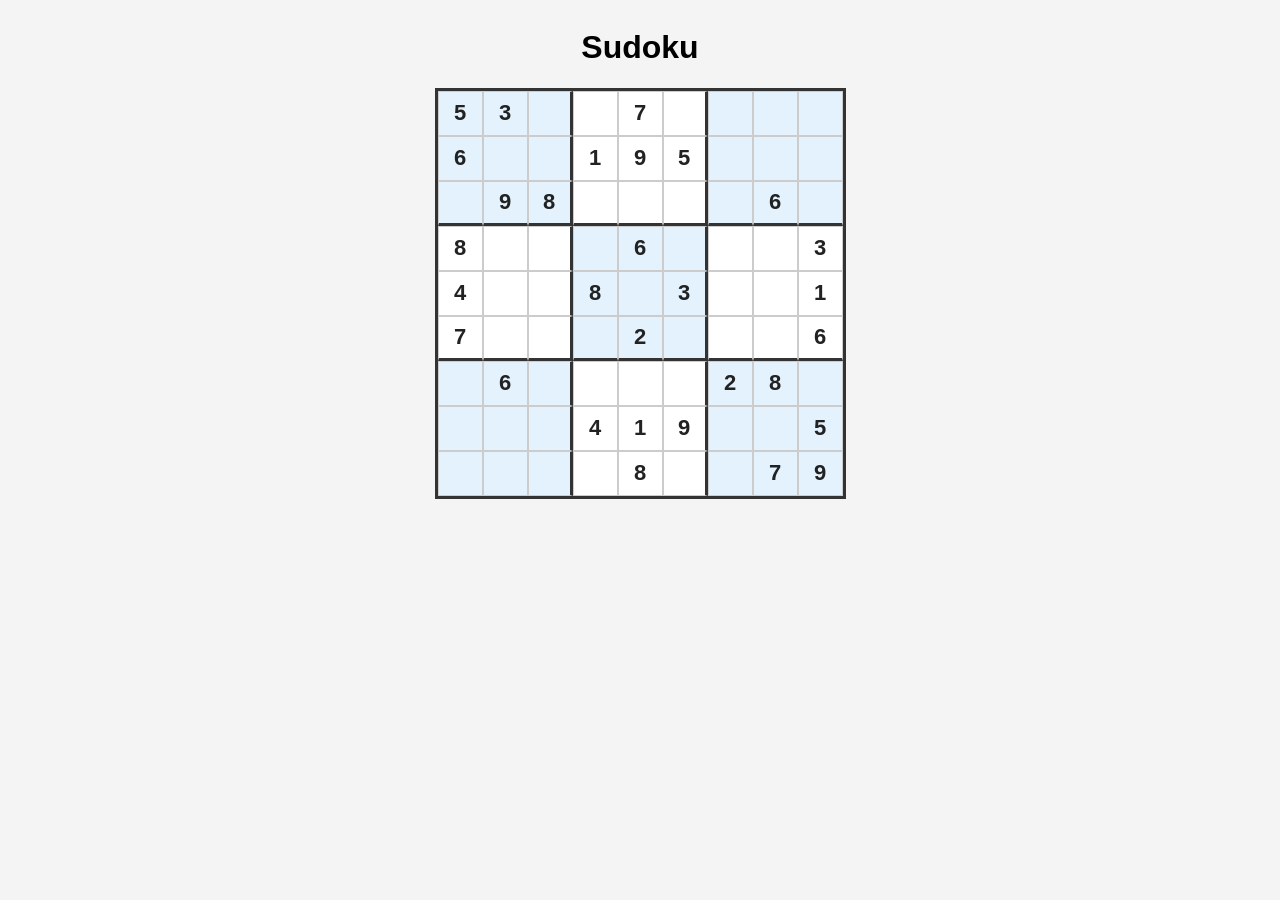
==== index.html @ 1140643b "Add files via upload" ====
<!DOCTYPE html>
<html lang="de">
<head>
  <meta charset="UTF-8">
  <meta name="viewport" content="width=device-width, initial-scale=1.0">
  <title>Mein Sudoku</title>
  <style>
    body {
      font-family: sans-serif;
      display: flex;
      flex-direction: column;
      align-items: center;
      background: #f4f4f4;
    }
    #spielfeld {
      display: grid;
      grid-template-columns: repeat(9, 45px);
      border: 3px solid #333;
    }
    .zelle {
      width: 45px;
      height: 45px;
      text-align: center;
      font-size: 22px;
      border: 1px solid #ccc;
      box-sizing: border-box;
      background: white;
        color: black; 
    }
    .vorgegeben {
  color: #222;
  font-weight: bold;
  cursor: default;
    }
    .blau { background: #e3f2fd; }
    .rand-rechts { border-right: 3px solid #333; }
    .rand-unten  { border-bottom: 3px solid #333; }
    .falsch {
    color: #d32f2f;
    background: #ffebee;
    }
    #meldung {
  font-size: 24px;
  font-weight: bold;
  color: #2e7d32;
  }
  </style>
</head>
<body>
  <h1>Sudoku</h1>
  <div id="spielfeld"></div>
  <p id="meldung"></p>

  <script>
    const raetsel = "530070000600195000098000060800060003400803001700020006060000280000419005000080079";
    const loesung = "534678912672195348198342567859761423426853791713924856961537284287419635345286179";
    const spielfeld = document.getElementById("spielfeld");

    for (let i = 0; i < 81; i++) {
      const zelle = document.createElement("input");
      zelle.className = "zelle";
      zelle.maxLength = 1;
      zelle.inputMode = "numeric";

      const spalte = i % 9;
      const zeile = Math.floor(i / 9);

      if (spalte === 2 || spalte === 5) zelle.classList.add("rand-rechts");
      if (zeile === 2 || zeile === 5) zelle.classList.add("rand-unten");

      const blockZeile = Math.floor(zeile / 3);     // ⬅️ neu
      const blockSpalte = Math.floor(spalte / 3);   // ⬅️ neu
      if ((blockZeile + blockSpalte) % 2 === 0) zelle.classList.add("blau"); 
      
      const zahl = raetsel[i];
      if (zahl !== "0") {
        zelle.value = zahl;
        zelle.readOnly = true;
        zelle.classList.add("vorgegeben");
      }

      zelle.addEventListener("input", function () {
        if (!"123456789".includes(zelle.value)) {
          zelle.value = "";
        }

        if (zelle.value !== "" && zelle.value !== loesung[i]) {
          zelle.classList.add("falsch");
        } else {
          zelle.classList.remove("falsch");
        }
       pruefeGewonnen();
      });

      spielfeld.appendChild(zelle);
    }
    function pruefeGewonnen() {
  const alleZellen = document.querySelectorAll(".zelle");
  let eingabe = "";

  for (const z of alleZellen) {
    eingabe += z.value;
  }

  if (eingabe === loesung) {
    document.getElementById("meldung").textContent = "🎉 Geschafft! Du hast das Sudoku gelöst!";
  }
}
  </script>
</body>
</html>
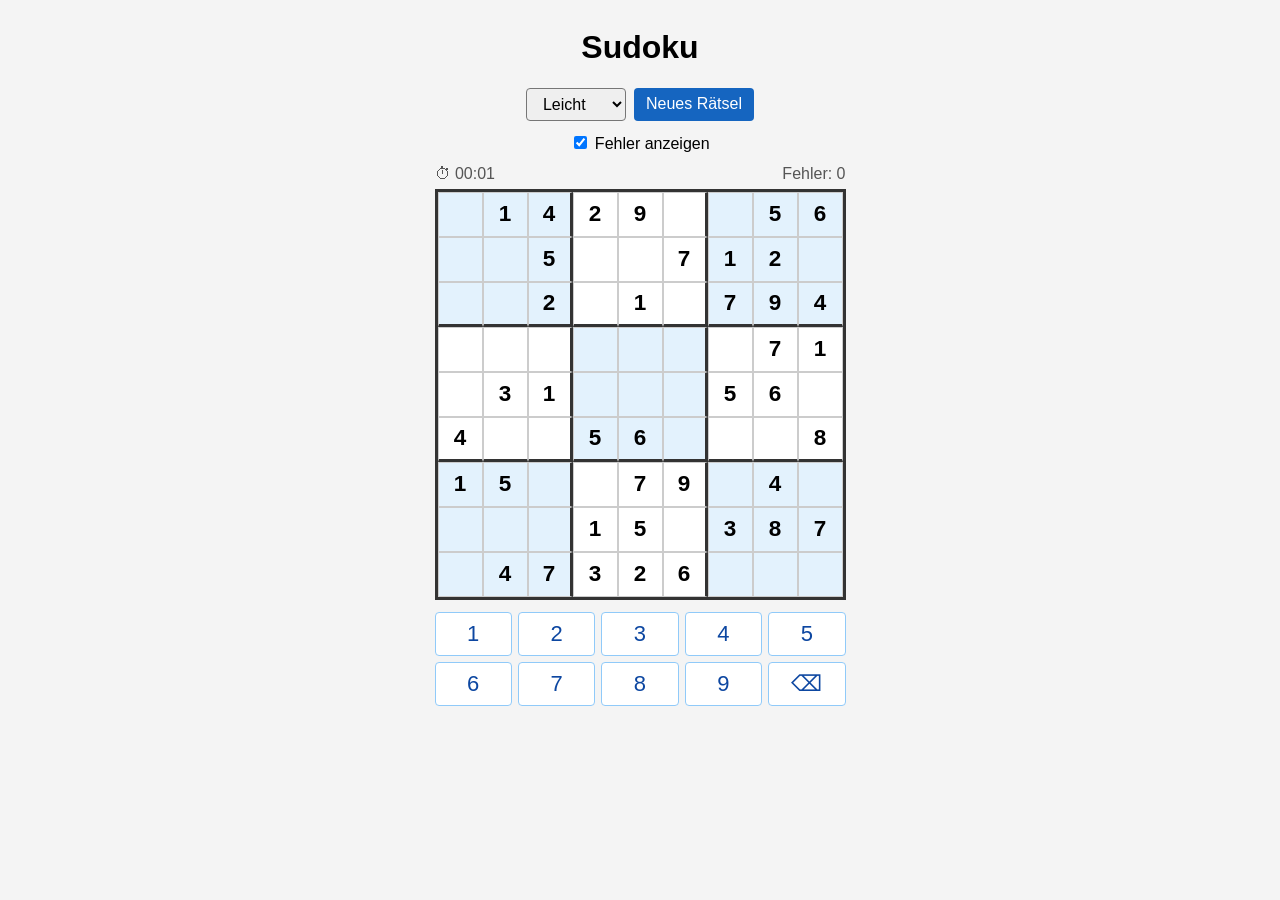
==== commit f426b663: "Add files via upload" ====
--- a/index.html
+++ b/index.html
@@ -1,111 +1,38 @@
-<!DOCTYPE html>
-<html lang="de">
-<head>
-  <meta charset="UTF-8">
-  <meta name="viewport" content="width=device-width, initial-scale=1.0">
-  <title>Mein Sudoku</title>
-  <style>
-    body {
-      font-family: sans-serif;
-      display: flex;
-      flex-direction: column;
-      align-items: center;
-      background: #f4f4f4;
-    }
-    #spielfeld {
-      display: grid;
-      grid-template-columns: repeat(9, 45px);
-      border: 3px solid #333;
-    }
-    .zelle {
-      width: 45px;
-      height: 45px;
-      text-align: center;
-      font-size: 22px;
-      border: 1px solid #ccc;
-      box-sizing: border-box;
-      background: white;
-        color: black; 
-    }
-    .vorgegeben {
-  color: #222;
-  font-weight: bold;
-  cursor: default;
-    }
-    .blau { background: #e3f2fd; }
-    .rand-rechts { border-right: 3px solid #333; }
-    .rand-unten  { border-bottom: 3px solid #333; }
-    .falsch {
-    color: #d32f2f;
-    background: #ffebee;
-    }
-    #meldung {
-  font-size: 24px;
-  font-weight: bold;
-  color: #2e7d32;
-  }
-  </style>
-</head>
-<body>
-  <h1>Sudoku</h1>
-  <div id="spielfeld"></div>
-  <p id="meldung"></p>
-
-  <script>
-    const raetsel = "530070000600195000098000060800060003400803001700020006060000280000419005000080079";
-    const loesung = "534678912672195348198342567859761423426853791713924856961537284287419635345286179";
-    const spielfeld = document.getElementById("spielfeld");
-
-    for (let i = 0; i < 81; i++) {
-      const zelle = document.createElement("input");
-      zelle.className = "zelle";
-      zelle.maxLength = 1;
-      zelle.inputMode = "numeric";
-
-      const spalte = i % 9;
-      const zeile = Math.floor(i / 9);
-
-      if (spalte === 2 || spalte === 5) zelle.classList.add("rand-rechts");
-      if (zeile === 2 || zeile === 5) zelle.classList.add("rand-unten");
-
-      const blockZeile = Math.floor(zeile / 3);     // ⬅️ neu
-      const blockSpalte = Math.floor(spalte / 3);   // ⬅️ neu
-      if ((blockZeile + blockSpalte) % 2 === 0) zelle.classList.add("blau"); 
-      
-      const zahl = raetsel[i];
-      if (zahl !== "0") {
-        zelle.value = zahl;
-        zelle.readOnly = true;
-        zelle.classList.add("vorgegeben");
-      }
-
-      zelle.addEventListener("input", function () {
-        if (!"123456789".includes(zelle.value)) {
-          zelle.value = "";
-        }
-
-        if (zelle.value !== "" && zelle.value !== loesung[i]) {
-          zelle.classList.add("falsch");
-        } else {
-          zelle.classList.remove("falsch");
-        }
-       pruefeGewonnen();
-      });
-
-      spielfeld.appendChild(zelle);
-    }
-    function pruefeGewonnen() {
-  const alleZellen = document.querySelectorAll(".zelle");
-  let eingabe = "";
-
-  for (const z of alleZellen) {
-    eingabe += z.value;
-  }
-
-  if (eingabe === loesung) {
-    document.getElementById("meldung").textContent = "🎉 Geschafft! Du hast das Sudoku gelöst!";
-  }
-}
-  </script>
-</body>
-</html> +<!DOCTYPE html>
+<html lang="de">
+<head>
+  <meta charset="UTF-8">
+  <meta name="viewport" content="width=device-width, initial-scale=1.0">
+  <title>Mein Sudoku</title>
+  <link rel="stylesheet" href="style.css">
+</head>
+<body>
+  <h1>Sudoku</h1>
+
+  <div id="steuerung">
+    <select id="schwierigkeit">
+      <option value="leicht">Leicht</option>
+      <option value="mittel">Mittel</option>
+      <option value="schwer">Schwer</option>
+    </select>
+    <button id="neuButton">Neues Rätsel</button>
+  </div>
+
+  <label>
+    <input type="checkbox" id="fehlerSchalter" checked> Fehler anzeigen
+  </label>
+
+  <div id="status">
+    <span id="zeit">⏱ 00:00</span>
+    <span id="fehler">Fehler: 0</span>
+  </div>
+
+  <div id="spielfeld" class="fehler-an"></div>
+  <div id="zahlenleiste"></div>
+  <p id="meldung"></p>
+
+  <!-- Reihenfolge ist wichtig: erst die Rätsel, dann das Spiel -->
+  <script src="raetsel.js"></script>
+  <script src="script.js"></script>
+</body>
+</html>
--- a/style.css
+++ b/style.css
@@ -0,0 +1,106 @@
+/* Größe eines Feldes: 45px, auf kleinen Handys aber höchstens 10 % der Bildschirmbreite */
+:root {
+  --zelle: min(45px, 10vw);
+  --breite: calc(var(--zelle) * 9 + 6px);
+}
+
+body {
+  font-family: sans-serif;
+  display: flex;
+  flex-direction: column;
+  align-items: center;
+  background: #f4f4f4;
+}
+
+/* ===== Steuerung oben ===== */
+#steuerung {
+  display: flex;
+  gap: 8px;
+  margin-bottom: 12px;
+}
+select, button {
+  font-size: 16px;
+  padding: 6px 12px;
+  border-radius: 4px;
+}
+button {
+  background: #1565c0;
+  color: white;
+  border: none;
+  cursor: pointer;
+}
+button:hover { background: #0d47a1; }
+label {
+  margin-bottom: 12px;
+  cursor: pointer;
+}
+
+/* ===== Zeit und Fehler ===== */
+#status {
+  display: flex;
+  justify-content: space-between;
+  width: var(--breite);
+  margin-bottom: 6px;
+  color: #555;
+}
+
+/* ===== Spielfeld ===== */
+#spielfeld {
+  display: grid;
+  grid-template-columns: repeat(9, var(--zelle));
+  border: 3px solid #333;
+}
+.zelle {
+  width: var(--zelle);
+  height: var(--zelle);
+  padding: 0;
+  text-align: center;
+  font-size: calc(var(--zelle) * 0.5);
+  border: 1px solid #ccc;
+  box-sizing: border-box;
+  background: white;
+  color: black;
+  border-radius: 0;
+}
+.blau { background: #e3f2fd; }
+.rand-rechts { border-right: 3px solid #333; }
+.rand-unten  { border-bottom: 3px solid #333; }
+.vorgegeben {
+  font-weight: bold;
+  cursor: default;
+}
+.hervorgehoben { background: #bbdefb; }
+.gleich { background: #64b5f6; }
+.ausgewaehlt {
+  outline: 3px solid #0d47a1;
+  outline-offset: -3px;
+}
+.fehler-an .falsch {
+  color: #d32f2f;
+  background: #ffebee;
+}
+
+/* ===== Zahlenleiste ===== */
+#zahlenleiste {
+  display: grid;
+  grid-template-columns: repeat(5, 1fr);
+  gap: 6px;
+  width: var(--breite);
+  margin-top: 12px;
+}
+.taste {
+  background: white;
+  color: #0d47a1;
+  border: 1px solid #90caf9;
+  font-size: 22px;
+  padding: 8px 0;
+}
+.taste:hover { background: #e3f2fd; }
+
+/* ===== Gewinnmeldung ===== */
+#meldung {
+  font-size: 24px;
+  font-weight: bold;
+  color: #2e7d32;
+  text-align: center;
+}
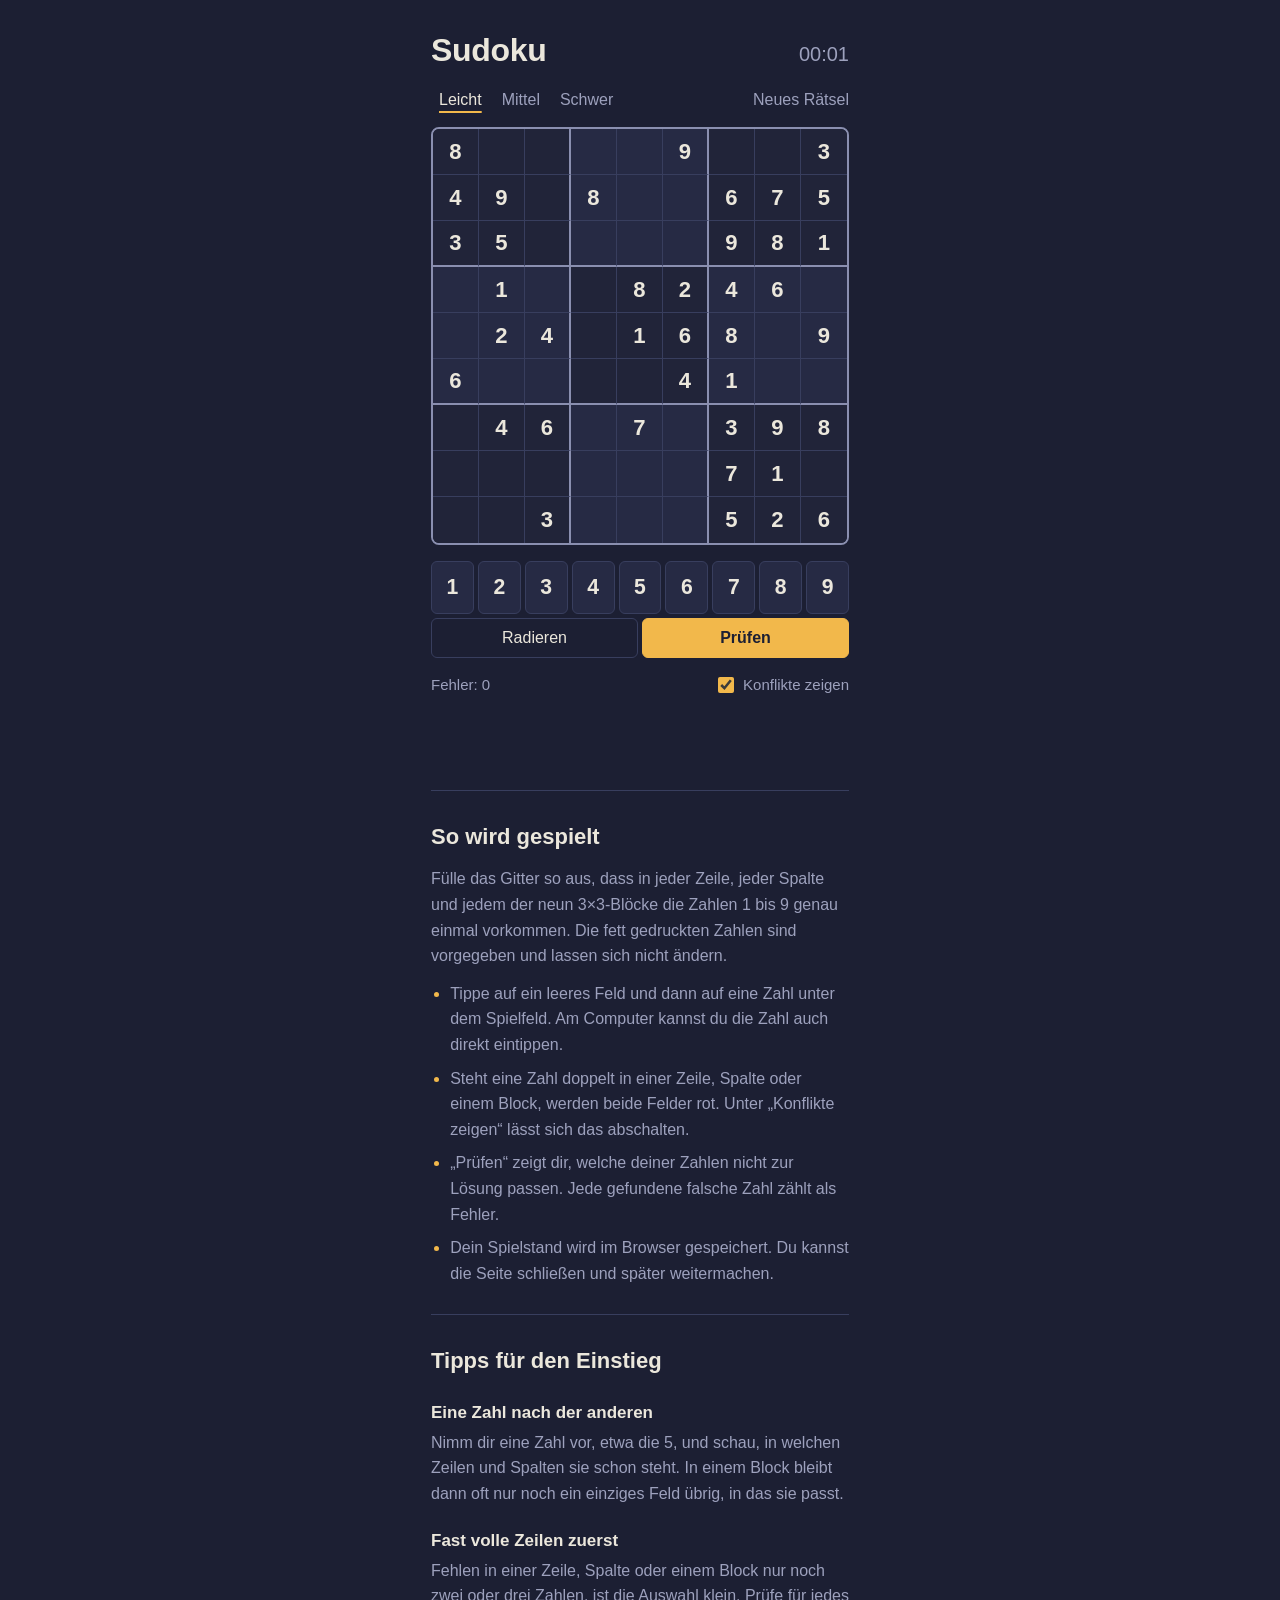
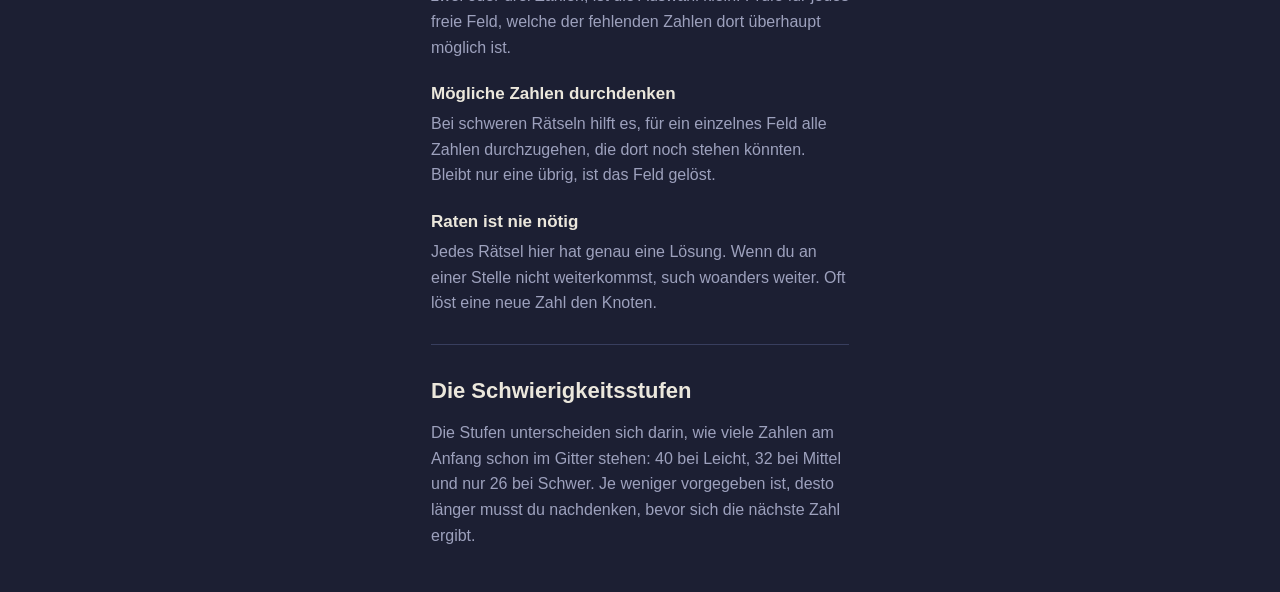
==== commit 9b8a2e2c: "Add files via upload" ====
--- a/index.html
+++ b/index.html
@@ -3,33 +3,130 @@
 <head>
   <meta charset="UTF-8">
   <meta name="viewport" content="width=device-width, initial-scale=1.0">
-  <title>Mein Sudoku</title>
+
+  <!-- Für Suchmaschinen: Titel und Beschreibung erscheinen so in den Suchergebnissen -->
+  <title>Sudoku online spielen – kostenlos und ohne Anmeldung</title>
+  <meta name="description" content="Kostenloses Sudoku im Browser: drei Schwierigkeitsstufen, Prüfen-Funktion und automatisches Speichern. Ohne Anmeldung, auch auf dem Handy.">
+
+  <!-- Die "offizielle" Adresse dieser Seite -->
+  <link rel="canonical" href="https://onlinesudokus.de/">
+
+  <!-- Für Vorschauen, wenn jemand den Link in WhatsApp, Discord & Co. teilt -->
+  <meta property="og:type" content="website">
+  <meta property="og:title" content="Sudoku online spielen">
+  <meta property="og:description" content="Kostenloses Sudoku im Browser, mit drei Schwierigkeitsstufen. Ohne Anmeldung, auch auf dem Handy.">
+  <meta property="og:locale" content="de_DE">
+  <meta property="og:url" content="https://onlinesudokus.de/">
+  <meta property="og:image" content="https://onlinesudokus.de/vorschau.png">
+  <meta property="og:image:width" content="1200">
+  <meta property="og:image:height" content="630">
+  <meta property="og:image:alt" content="Sudoku-Spielfeld in Nachtblau mit gelben, handschriftlichen Zahlen">
+  <meta name="twitter:card" content="summary_large_image">
+
+  <!-- Farbe der Browserleiste auf dem Handy und Symbol im Tab -->
+  <meta name="theme-color" content="#1c1f33">
+  <link rel="icon" href="favicon.svg" type="image/svg+xml">
+
+  <!-- Schriften liegen im eigenen Ordner, damit sie schneller laden -->
+  <link rel="preload" href="fonts/atkinson-hyperlegible-700.woff2" as="font" type="font/woff2" crossorigin>
+  <link rel="preload" href="fonts/patrick-hand.woff2" as="font" type="font/woff2" crossorigin>
   <link rel="stylesheet" href="style.css">
+
+  <!-- Strukturierte Daten: erklären Google maschinenlesbar, was diese Seite ist -->
+  <script type="application/ld+json">
+  {
+    "@context": "https://schema.org",
+    "@type": "WebApplication",
+    "name": "Sudoku",
+    "url": "https://onlinesudokus.de/",
+    "description": "Kostenloses Sudoku im Browser mit drei Schwierigkeitsstufen.",
+    "applicationCategory": "GameApplication",
+    "operatingSystem": "Alle (läuft im Browser)",
+    "inLanguage": "de",
+    "isAccessibleForFree": true,
+    "offers": { "@type": "Offer", "price": "0", "priceCurrency": "EUR" }
+  }
+  </script>
 </head>
 <body>
-  <h1>Sudoku</h1>
+  <main id="spiel">
 
-  <div id="steuerung">
-    <select id="schwierigkeit">
-      <option value="leicht">Leicht</option>
-      <option value="mittel">Mittel</option>
-      <option value="schwer">Schwer</option>
-    </select>
-    <button id="neuButton">Neues Rätsel</button>
-  </div>
+    <header id="kopf">
+      <h1>Sudoku</h1>
+      <span id="zeit">00:00</span>
+    </header>
 
-  <label>
-    <input type="checkbox" id="fehlerSchalter" checked> Fehler anzeigen
-  </label>
+    <nav id="steuerung" aria-label="Schwierigkeit">
+      <div id="stufen">
+        <button class="stufe" data-stufe="leicht">Leicht</button>
+        <button class="stufe" data-stufe="mittel">Mittel</button>
+        <button class="stufe" data-stufe="schwer">Schwer</button>
+      </div>
+      <button id="neuButton">Neues Rätsel</button>
+    </nav>
 
-  <div id="status">
-    <span id="zeit">⏱ 00:00</span>
-    <span id="fehler">Fehler: 0</span>
-  </div>
+    <noscript>
+      <p class="hinweis-kasten">Für das Spiel muss JavaScript in deinem Browser eingeschaltet sein.</p>
+    </noscript>
 
-  <div id="spielfeld" class="fehler-an"></div>
-  <div id="zahlenleiste"></div>
-  <p id="meldung"></p>
+    <div id="spielfeld" class="konflikte-an" aria-label="Sudoku-Spielfeld"></div>
+
+    <div id="zahlenleiste" aria-label="Zahlen eingeben"></div>
+
+    <div id="aktionen">
+      <button id="radierer">Radieren</button>
+      <button id="pruefenButton">Prüfen</button>
+    </div>
+
+    <div id="fuss">
+      <span id="fehler">Fehler: 0</span>
+      <label>
+        <input type="checkbox" id="konfliktSchalter" checked> Konflikte zeigen
+      </label>
+    </div>
+
+    <p id="hinweis"></p>
+    <p id="meldung"></p>
+
+
+    <!-- Text für Menschen und Suchmaschinen -->
+    <article id="text">
+
+      <section>
+        <h2>So wird gespielt</h2>
+        <p>Fülle das Gitter so aus, dass in jeder Zeile, jeder Spalte und jedem der neun 3×3-Blöcke die Zahlen 1 bis 9 genau einmal vorkommen. Die fett gedruckten Zahlen sind vorgegeben und lassen sich nicht ändern.</p>
+        <ul>
+          <li>Tippe auf ein leeres Feld und dann auf eine Zahl unter dem Spielfeld. Am Computer kannst du die Zahl auch direkt eintippen.</li>
+          <li>Steht eine Zahl doppelt in einer Zeile, Spalte oder einem Block, werden beide Felder rot. Unter „Konflikte zeigen“ lässt sich das abschalten.</li>
+          <li>„Prüfen“ zeigt dir, welche deiner Zahlen nicht zur Lösung passen. Jede gefundene falsche Zahl zählt als Fehler.</li>
+          <li>Dein Spielstand wird im Browser gespeichert. Du kannst die Seite schließen und später weitermachen.</li>
+        </ul>
+      </section>
+
+      <section>
+        <h2>Tipps für den Einstieg</h2>
+
+        <h3>Eine Zahl nach der anderen</h3>
+        <p>Nimm dir eine Zahl vor, etwa die 5, und schau, in welchen Zeilen und Spalten sie schon steht. In einem Block bleibt dann oft nur noch ein einziges Feld übrig, in das sie passt.</p>
+
+        <h3>Fast volle Zeilen zuerst</h3>
+        <p>Fehlen in einer Zeile, Spalte oder einem Block nur noch zwei oder drei Zahlen, ist die Auswahl klein. Prüfe für jedes freie Feld, welche der fehlenden Zahlen dort überhaupt möglich ist.</p>
+
+        <h3>Mögliche Zahlen durchdenken</h3>
+        <p>Bei schweren Rätseln hilft es, für ein einzelnes Feld alle Zahlen durchzugehen, die dort noch stehen könnten. Bleibt nur eine übrig, ist das Feld gelöst.</p>
+
+        <h3>Raten ist nie nötig</h3>
+        <p>Jedes Rätsel hier hat genau eine Lösung. Wenn du an einer Stelle nicht weiterkommst, such woanders weiter. Oft löst eine neue Zahl den Knoten.</p>
+      </section>
+
+      <section>
+        <h2>Die Schwierigkeitsstufen</h2>
+        <p>Die Stufen unterscheiden sich darin, wie viele Zahlen am Anfang schon im Gitter stehen: 40 bei Leicht, 32 bei Mittel und nur 26 bei Schwer. Je weniger vorgegeben ist, desto länger musst du nachdenken, bevor sich die nächste Zahl ergibt.</p>
+      </section>
+
+    </article>
+
+  </main>
 
   <!-- Reihenfolge ist wichtig: erst die Rätsel, dann das Spiel -->
   <script src="raetsel.js"></script>
--- a/style.css
+++ b/style.css
@@ -1,106 +1,290 @@
-/* Größe eines Feldes: 45px, auf kleinen Handys aber höchstens 10 % der Bildschirmbreite */
+/* =========================================================
+   Farben und Größen an einer Stelle
+   Idee: Rätseln am Abend. Gedruckte Zahlen in Papierweiß,
+   deine eigenen Zahlen handschriftlich wie mit Bleistift,
+   in warmem Lampenlicht-Gelb.
+   ========================================================= */
+/* ===== Schriften (liegen im Ordner fonts, Lizenz: SIL Open Font License) ===== */
+@font-face {
+  font-family: "Atkinson Hyperlegible";
+  font-weight: 400;
+  font-display: swap;
+  src: url("fonts/atkinson-hyperlegible-400.woff2") format("woff2");
+}
+@font-face {
+  font-family: "Atkinson Hyperlegible";
+  font-weight: 700;
+  font-display: swap;
+  src: url("fonts/atkinson-hyperlegible-700.woff2") format("woff2");
+}
+@font-face {
+  font-family: "Patrick Hand";
+  font-weight: 400;
+  font-display: swap;
+  src: url("fonts/patrick-hand.woff2") format("woff2");
+}
+
 :root {
-  --zelle: min(45px, 10vw);
-  --breite: calc(var(--zelle) * 9 + 6px);
-}
+  --nacht: #1c1f33;         /* Seitenhintergrund */
+  --brett: #262a44;          /* Felder */
+  --brett-block: #212439;    /* jeder zweite 3×3-Block, ganz leicht dunkler */
+  --linie: #383e5e;          /* dünne Linien */
+  --blocklinie: #8a8fb0;     /* dicke Linien */
+  --papier: #ebe7dc;         /* gedruckte Zahlen und Text */
+  --text-leise: #9da1bd;     /* Nebentext */
+  --bleistift: #f2b84b;      /* deine Zahlen */
+  --markiert: #2e3354;       /* Zeile, Spalte, Block */
+  --gleich: #48416f;         /* gleiche Zahlen */
+  --auswahl: #f2b84b;        /* Rahmen ums gewählte Feld */
+  --konflikt: #ff8a7a;
+  --konflikt-grund: #43293a;
+  --geschafft: #a6d9a0;
+
+  --zelle: min(46px, calc((100vw - 40px) / 9));
+  --breite: calc(var(--zelle) * 9 + 4px);
+}
+
+* { box-sizing: border-box; }
 
 body {
-  font-family: sans-serif;
-  display: flex;
-  flex-direction: column;
+  margin: 0;
+  padding: 32px 16px;
+  min-height: 100vh;
+  background: var(--nacht);
+  color: var(--papier);
+  font-family: "Atkinson Hyperlegible", sans-serif;
+  font-size: 16px;
+  display: flex;
+  justify-content: center;
+}
+
+#spiel { width: var(--breite); }
+
+button {
+  font: inherit;
+  color: inherit;
+  cursor: pointer;
+}
+button:focus-visible,
+input:focus-visible {
+  outline: 2px solid var(--bleistift);
+  outline-offset: 2px;
+}
+
+/* ===== Kopf: Titel links, Zeit rechts ===== */
+#kopf {
+  display: flex;
+  justify-content: space-between;
+  align-items: baseline;
+  margin-bottom: 16px;
+}
+h1 {
+  margin: 0;
+  font-size: 32px;
+  font-weight: 700;
+  letter-spacing: -0.01em;
+}
+#zeit {
+  font-size: 20px;
+  color: var(--text-leise);
+  font-variant-numeric: tabular-nums;
+}
+
+/* ===== Schwierigkeit und neues Rätsel ===== */
+#steuerung {
+  display: flex;
+  justify-content: space-between;
   align-items: center;
-  background: #f4f4f4;
-}
-
-/* ===== Steuerung oben ===== */
-#steuerung {
-  display: flex;
-  gap: 8px;
   margin-bottom: 12px;
 }
-select, button {
-  font-size: 16px;
-  padding: 6px 12px;
-  border-radius: 4px;
-}
-button {
-  background: #1565c0;
-  color: white;
+#stufen { display: flex; gap: 4px; }
+.stufe,
+#neuButton {
+  background: none;
   border: none;
-  cursor: pointer;
-}
-button:hover { background: #0d47a1; }
-label {
-  margin-bottom: 12px;
-  cursor: pointer;
-}
-
-/* ===== Zeit und Fehler ===== */
-#status {
-  display: flex;
-  justify-content: space-between;
-  width: var(--breite);
-  margin-bottom: 6px;
-  color: #555;
-}
+  padding: 6px 8px;
+  color: var(--text-leise);
+}
+.stufe:hover,
+#neuButton:hover { color: var(--papier); }
+.stufe.aktiv {
+  color: var(--papier);
+  text-decoration: underline;
+  text-decoration-color: var(--bleistift);
+  text-decoration-thickness: 2px;
+  text-underline-offset: 6px;
+}
+#neuButton { padding-right: 0; }
 
 /* ===== Spielfeld ===== */
 #spielfeld {
   display: grid;
   grid-template-columns: repeat(9, var(--zelle));
-  border: 3px solid #333;
-}
+  border: 2px solid var(--blocklinie);
+  border-radius: 8px;
+  overflow: hidden;
+  transition: border-color 0.4s;
+}
+#spielfeld.geloest { border-color: var(--geschafft); }
+
 .zelle {
   width: var(--zelle);
   height: var(--zelle);
   padding: 0;
+  border: none;
+  border-right: 1px solid var(--linie);
+  border-bottom: 1px solid var(--linie);
+  border-radius: 0;
+  background: var(--brett);
+  color: var(--bleistift);
+  font-family: "Patrick Hand", cursive;
+  font-size: calc(var(--zelle) * 0.62);
   text-align: center;
-  font-size: calc(var(--zelle) * 0.5);
-  border: 1px solid #ccc;
-  box-sizing: border-box;
-  background: white;
-  color: black;
-  border-radius: 0;
-}
-.blau { background: #e3f2fd; }
-.rand-rechts { border-right: 3px solid #333; }
-.rand-unten  { border-bottom: 3px solid #333; }
+  caret-color: transparent;
+  cursor: pointer;
+}
+.zelle:focus { outline: none; }
+.zelle:nth-child(9n) { border-right: none; }        /* letzte Spalte: Außenrahmen reicht */
+.zelle:nth-child(n+73) { border-bottom: none; }     /* letzte Zeile */
+.blau { background: var(--brett-block); }
+.rand-rechts { border-right: 2px solid var(--blocklinie); }
+.rand-unten  { border-bottom: 2px solid var(--blocklinie); }
+
 .vorgegeben {
-  font-weight: bold;
-  cursor: default;
-}
-.hervorgehoben { background: #bbdefb; }
-.gleich { background: #64b5f6; }
-.ausgewaehlt {
-  outline: 3px solid #0d47a1;
-  outline-offset: -3px;
-}
-.fehler-an .falsch {
-  color: #d32f2f;
-  background: #ffebee;
-}
-
-/* ===== Zahlenleiste ===== */
+  color: var(--papier);
+  font-family: "Atkinson Hyperlegible", sans-serif;
+  font-weight: 700;
+  font-size: calc(var(--zelle) * 0.48);
+}
+
+.hervorgehoben { background: var(--markiert); }
+.gleich { background: var(--gleich); }
+.zelle.ausgewaehlt {
+  outline: 2px solid var(--auswahl);
+  outline-offset: -2px;
+}
+
+/* Rot: Regelverstöße (wenn eingeschaltet) und falsche Zahlen nach dem Prüfen */
+.konflikte-an .konflikt,
+.falsch {
+  color: var(--konflikt);
+  background: var(--konflikt-grund);
+}
+
+/* ===== Zahlenleiste: jede Taste genau so breit wie eine Spalte ===== */
 #zahlenleiste {
   display: grid;
-  grid-template-columns: repeat(5, 1fr);
+  grid-template-columns: repeat(9, 1fr);
+  gap: 4px;
+  margin-top: 16px;
+}
+.taste {
+  height: calc(var(--zelle) * 1.15);
+  background: var(--brett);
+  border: 1px solid var(--linie);
+  border-radius: 6px;
+  font-size: calc(var(--zelle) * 0.46);
+  font-weight: 700;
+}
+.taste:hover { border-color: var(--blocklinie); }
+.taste:active { background: var(--markiert); }
+
+/* ===== Radieren und Prüfen ===== */
+#aktionen {
+  display: grid;
+  grid-template-columns: 1fr 1fr;
+  gap: 4px;
+  margin-top: 4px;
+}
+#radierer,
+#pruefenButton {
+  padding: 10px;
+  background: none;
+  border: 1px solid var(--linie);
+  border-radius: 6px;
+}
+#radierer:hover,
+#pruefenButton:hover { border-color: var(--blocklinie); }
+#pruefenButton {
+  background: var(--bleistift);
+  border-color: var(--bleistift);
+  color: var(--nacht);
+  font-weight: 700;
+}
+#pruefenButton:hover { background: #f6c86b; border-color: #f6c86b; }
+
+/* ===== Fehler und Konflikt-Schalter ===== */
+#fuss {
+  display: flex;
+  justify-content: space-between;
+  align-items: center;
+  margin-top: 16px;
+  color: var(--text-leise);
+  font-size: 15px;
+}
+label {
+  display: flex;
+  align-items: center;
   gap: 6px;
-  width: var(--breite);
-  margin-top: 12px;
-}
-.taste {
-  background: white;
-  color: #0d47a1;
-  border: 1px solid #90caf9;
+  cursor: pointer;
+}
+input[type="checkbox"] {
+  width: 16px;
+  height: 16px;
+  accent-color: var(--bleistift);
+}
+
+/* ===== Hinweise ===== */
+#hinweis {
+  min-height: 1.4em;
+  margin: 16px 0 0;
+  color: var(--text-leise);
+}
+#meldung {
+  margin: 4px 0 0;
   font-size: 22px;
-  padding: 8px 0;
-}
-.taste:hover { background: #e3f2fd; }
-
-/* ===== Gewinnmeldung ===== */
-#meldung {
-  font-size: 24px;
-  font-weight: bold;
-  color: #2e7d32;
-  text-align: center;
-}
+  font-weight: 700;
+  color: var(--geschafft);
+}
+
+@media (prefers-reduced-motion: reduce) {
+  #spielfeld { transition: none; }
+}
+
+/* ===== Text unter dem Spiel ===== */
+#text {
+  margin-top: 56px;
+  line-height: 1.6;
+}
+#text section {
+  padding-top: 28px;
+  margin-top: 28px;
+  border-top: 1px solid var(--linie);
+}
+#text h2 {
+  margin: 0 0 12px;
+  font-size: 22px;
+  font-weight: 700;
+}
+#text h3 {
+  margin: 20px 0 4px;
+  font-size: 17px;
+  font-weight: 700;
+}
+#text p {
+  margin: 0 0 12px;
+  color: var(--text-leise);
+}
+#text ul {
+  margin: 0;
+  padding-left: 1.2em;
+  color: var(--text-leise);
+}
+#text li { margin-bottom: 8px; }
+#text li::marker { color: var(--bleistift); }
+
+.hinweis-kasten {
+  padding: 12px;
+  border: 1px solid var(--bleistift);
+  border-radius: 6px;
+}
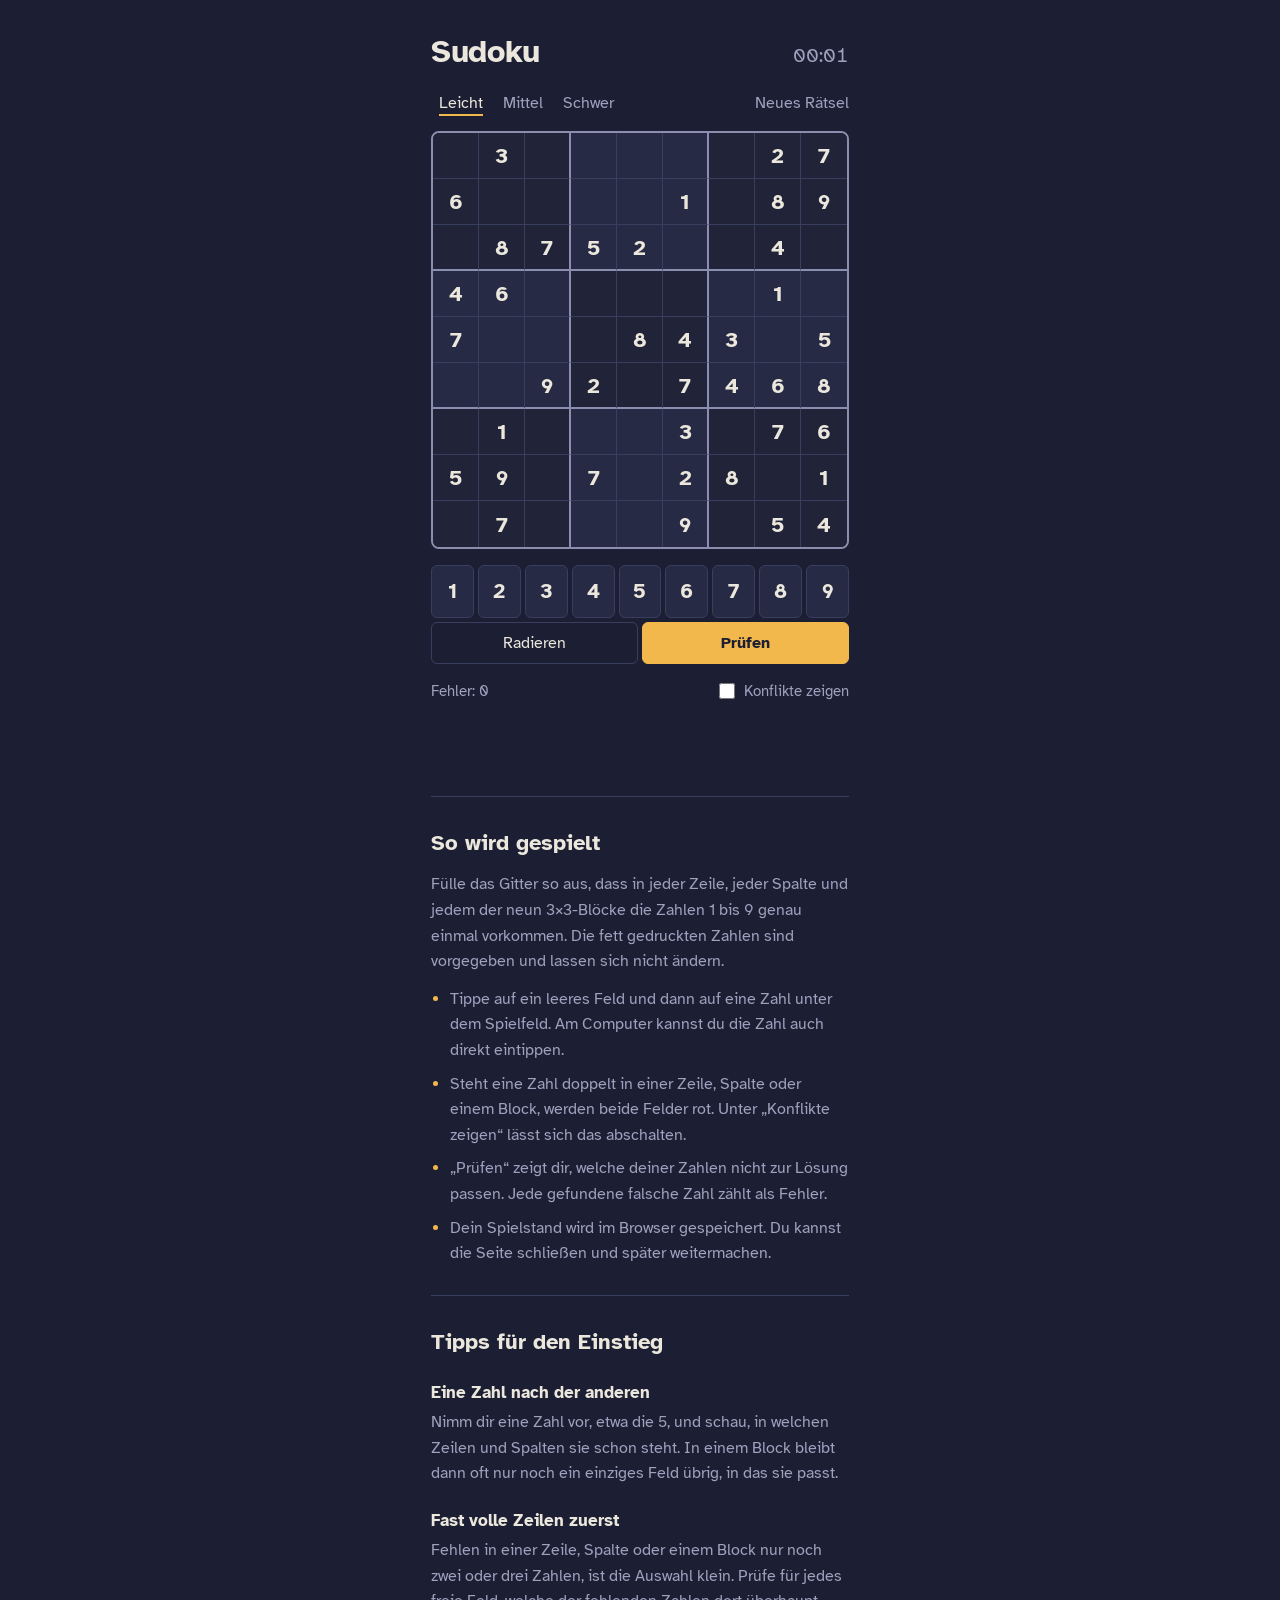
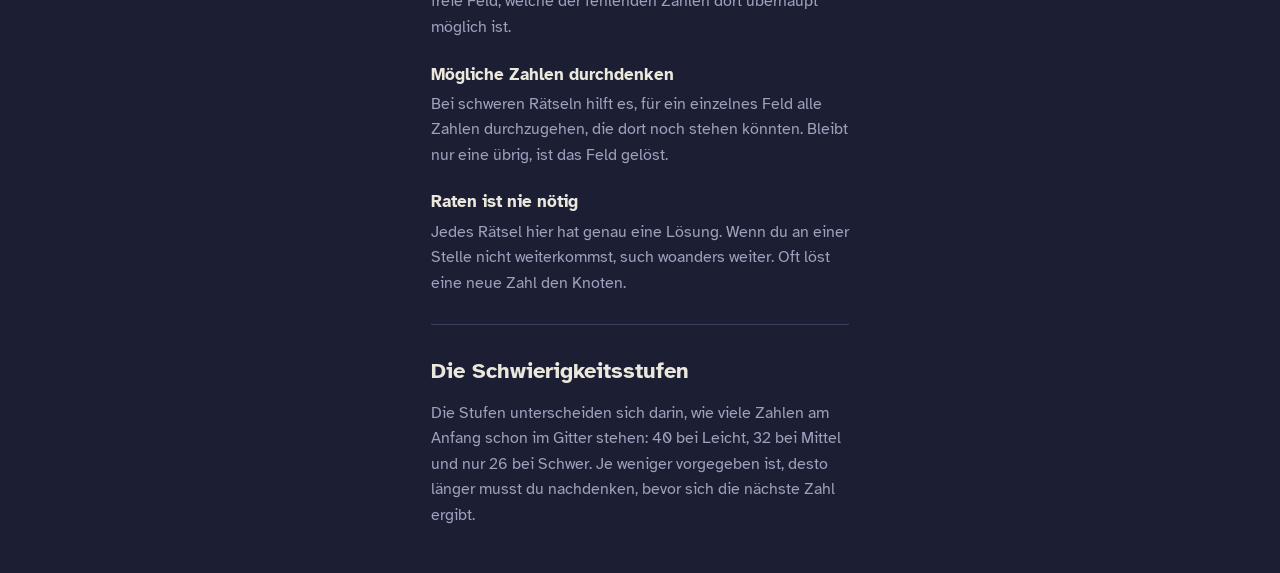
==== commit 86de7128: "Update index.html "Fehler anzeigen" Schalter standardmäßig aus." ====
--- a/index.html
+++ b/index.html
@@ -69,7 +69,7 @@
       <p class="hinweis-kasten">Für das Spiel muss JavaScript in deinem Browser eingeschaltet sein.</p>
     </noscript>
 
-    <div id="spielfeld" class="konflikte-an" aria-label="Sudoku-Spielfeld"></div>
+    <div id="spielfeld" aria-label="Sudoku-Spielfeld"></div>
 
     <div id="zahlenleiste" aria-label="Zahlen eingeben"></div>
 
@@ -81,7 +81,7 @@
     <div id="fuss">
       <span id="fehler">Fehler: 0</span>
       <label>
-        <input type="checkbox" id="konfliktSchalter" checked> Konflikte zeigen
+        <input type="checkbox" id="konfliktSchalter" > Konflikte zeigen
       </label>
     </div>
 
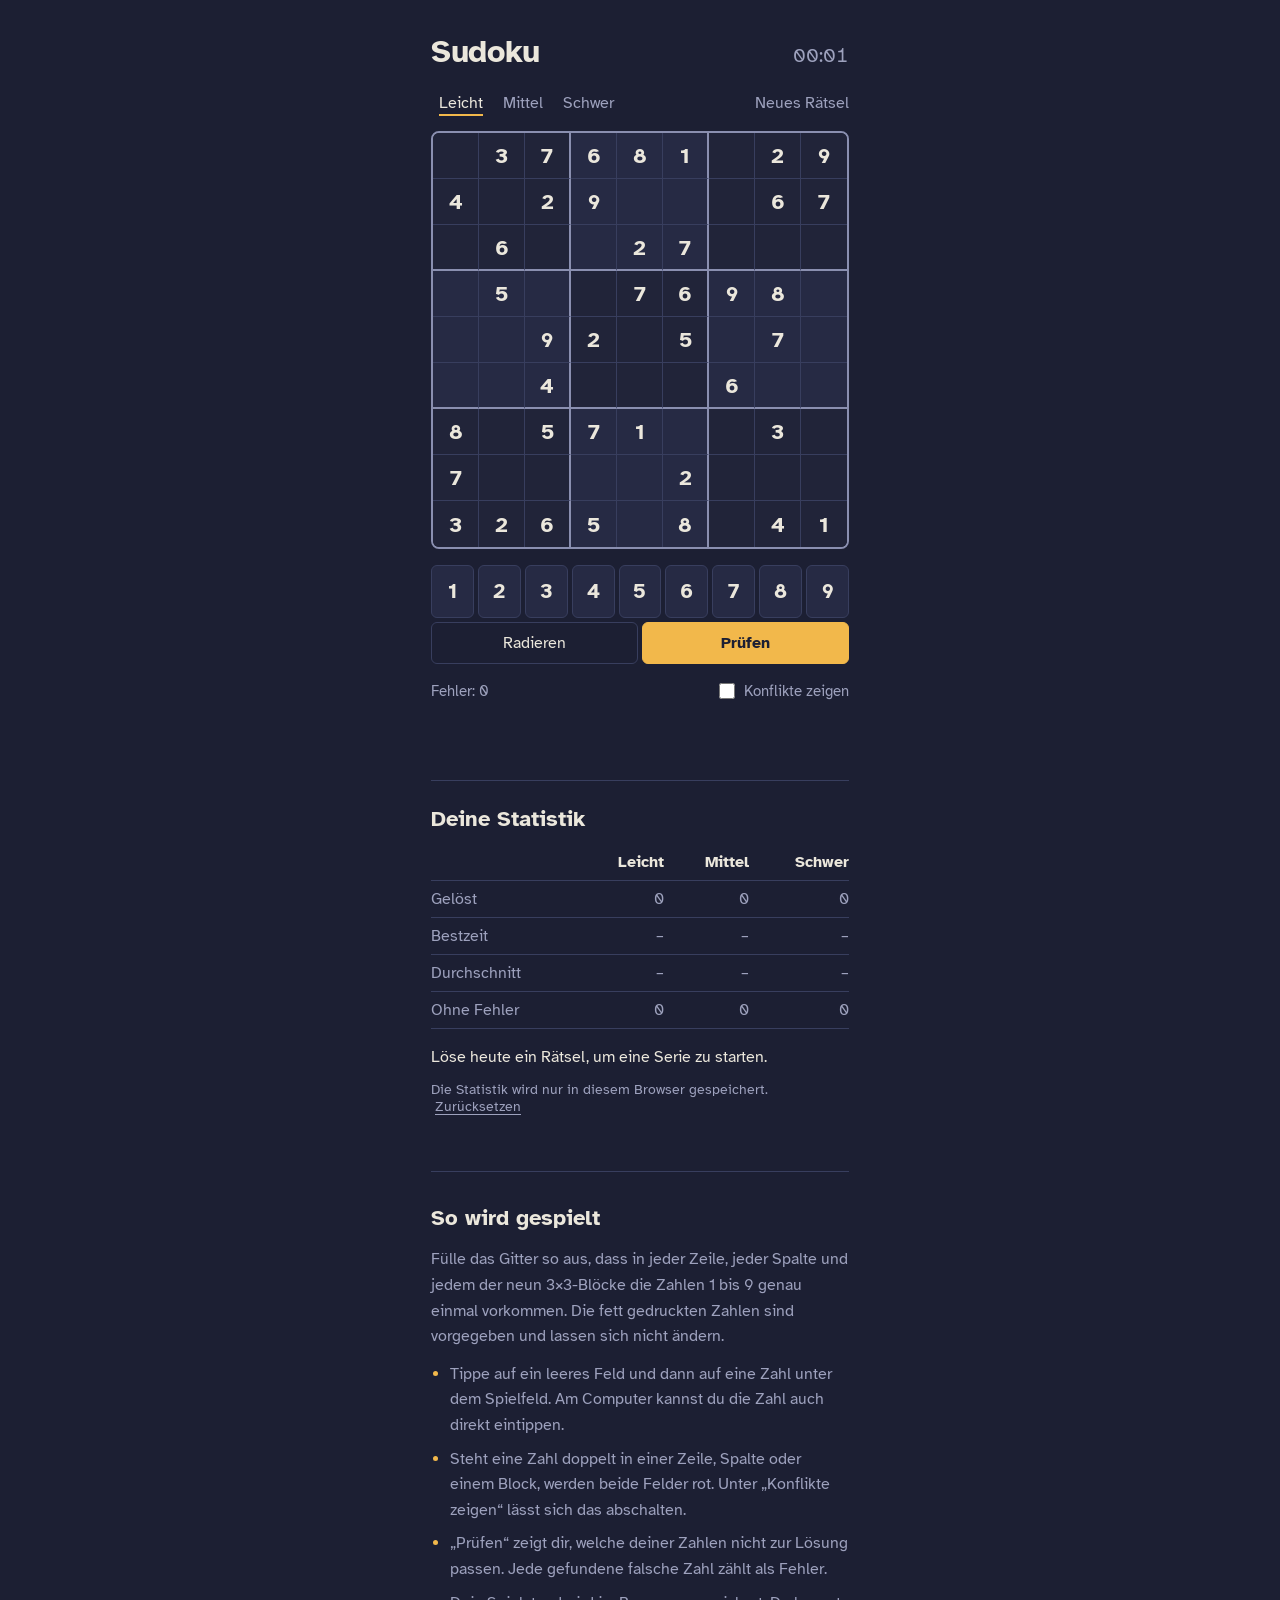
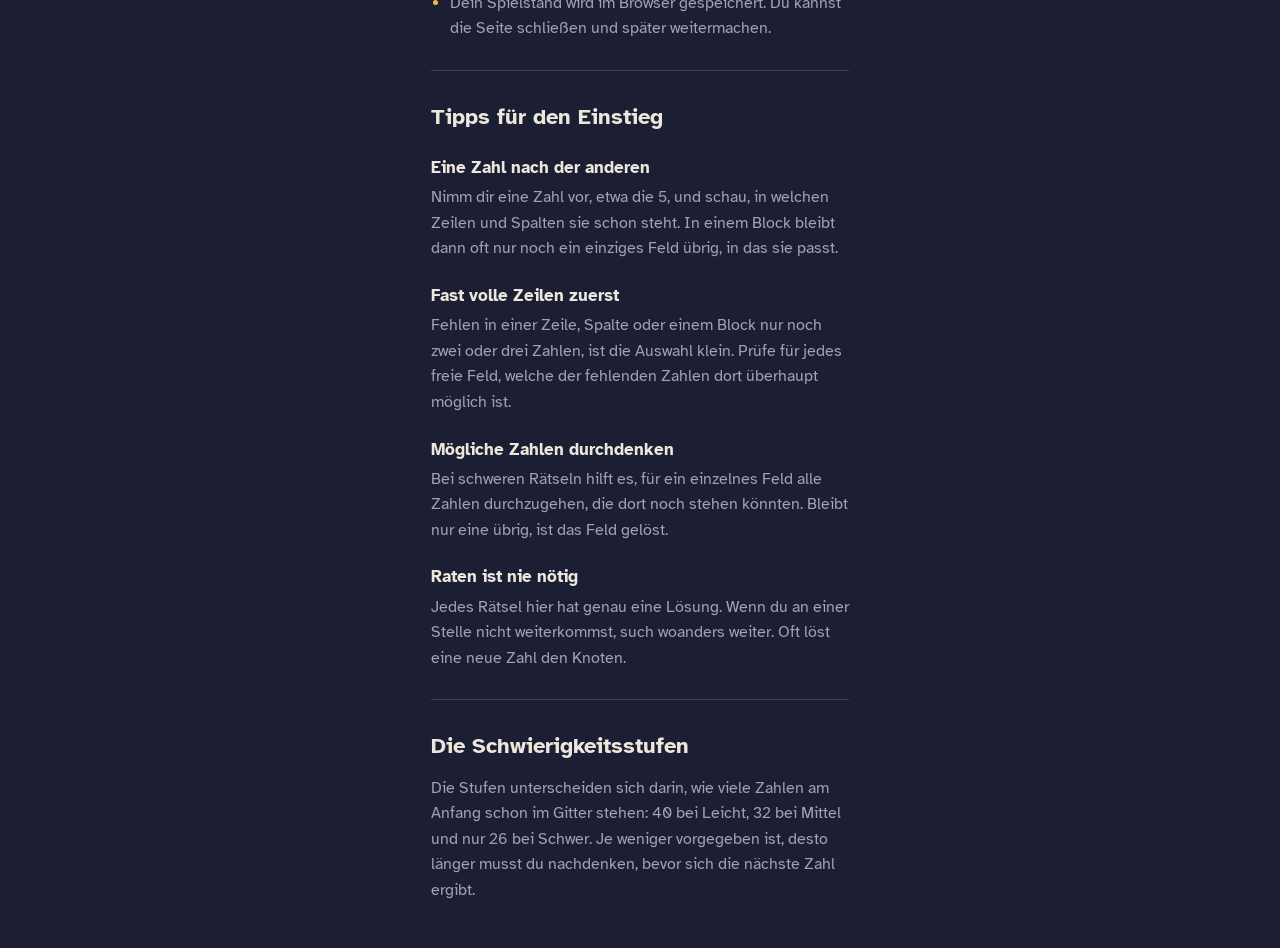
==== commit 3869595f: "Statistik einbauen - Tabelle pro Stufe: gelöst, Bestzeit, Durchschnitt, ohne Fehler - Serie: Tage in" ====
--- a/index.html
+++ b/index.html
@@ -89,6 +89,28 @@
     <p id="meldung"></p>
 
 
+    <!-- Statistik: wird von script.js ausgefüllt -->
+    <section id="statistik" aria-labelledby="statistik-titel">
+      <h2 id="statistik-titel">Deine Statistik</h2>
+      <table id="statistik-tabelle">
+        <thead>
+          <tr>
+            <th></th>
+            <th scope="col">Leicht</th>
+            <th scope="col">Mittel</th>
+            <th scope="col">Schwer</th>
+          </tr>
+        </thead>
+        <tbody></tbody>
+      </table>
+      <p id="serie"></p>
+      <p class="klein">
+        Die Statistik wird nur in diesem Browser gespeichert.
+        <button id="statistikLoeschen">Zurücksetzen</button>
+      </p>
+    </section>
+
+
     <!-- Text für Menschen und Suchmaschinen -->
     <article id="text">
 
--- a/style.css
+++ b/style.css
@@ -288,3 +288,66 @@
   border: 1px solid var(--bleistift);
   border-radius: 6px;
 }
+
+/* ===== Statistik ===== */
+#statistik {
+  margin-top: 40px;
+  padding-top: 24px;
+  border-top: 1px solid var(--linie);
+}
+#statistik h2 {
+  margin: 0 0 12px;
+  font-size: 22px;
+  font-weight: 700;
+}
+#statistik-tabelle {
+  width: 100%;
+  border-collapse: collapse;
+  font-variant-numeric: tabular-nums;
+}
+#statistik-tabelle th,
+#statistik-tabelle td {
+  padding: 8px 0 8px 8px;
+  border-bottom: 1px solid var(--linie);
+  text-align: right;
+}
+#statistik-tabelle thead th {
+  font-weight: 700;
+  color: var(--papier);
+}
+#statistik-tabelle tbody th {
+  padding-left: 0;
+  text-align: left;
+  font-weight: 400;
+  color: var(--text-leise);
+}
+#statistik-tabelle td { color: var(--papier); }
+#statistik-tabelle td.leer { color: var(--text-leise); }
+
+#serie {
+  margin: 16px 0 0;
+  line-height: 1.5;
+}
+#serie strong { color: var(--bleistift); }
+
+.klein {
+  margin: 12px 0 0;
+  font-size: 14px;
+  color: var(--text-leise);
+}
+#statistikLoeschen {
+  margin-left: 4px;
+  padding: 0;
+  background: none;
+  border: none;
+  font-size: 14px;
+  color: var(--text-leise);
+  text-decoration: underline;
+  text-underline-offset: 3px;
+}
+#statistikLoeschen:hover { color: var(--papier); }
+
+/* Auf schmalen Handys etwas kleiner, damit die Tabelle nicht übersteht */
+@media (max-width: 400px) {
+  #statistik-tabelle { font-size: 14px; }
+}
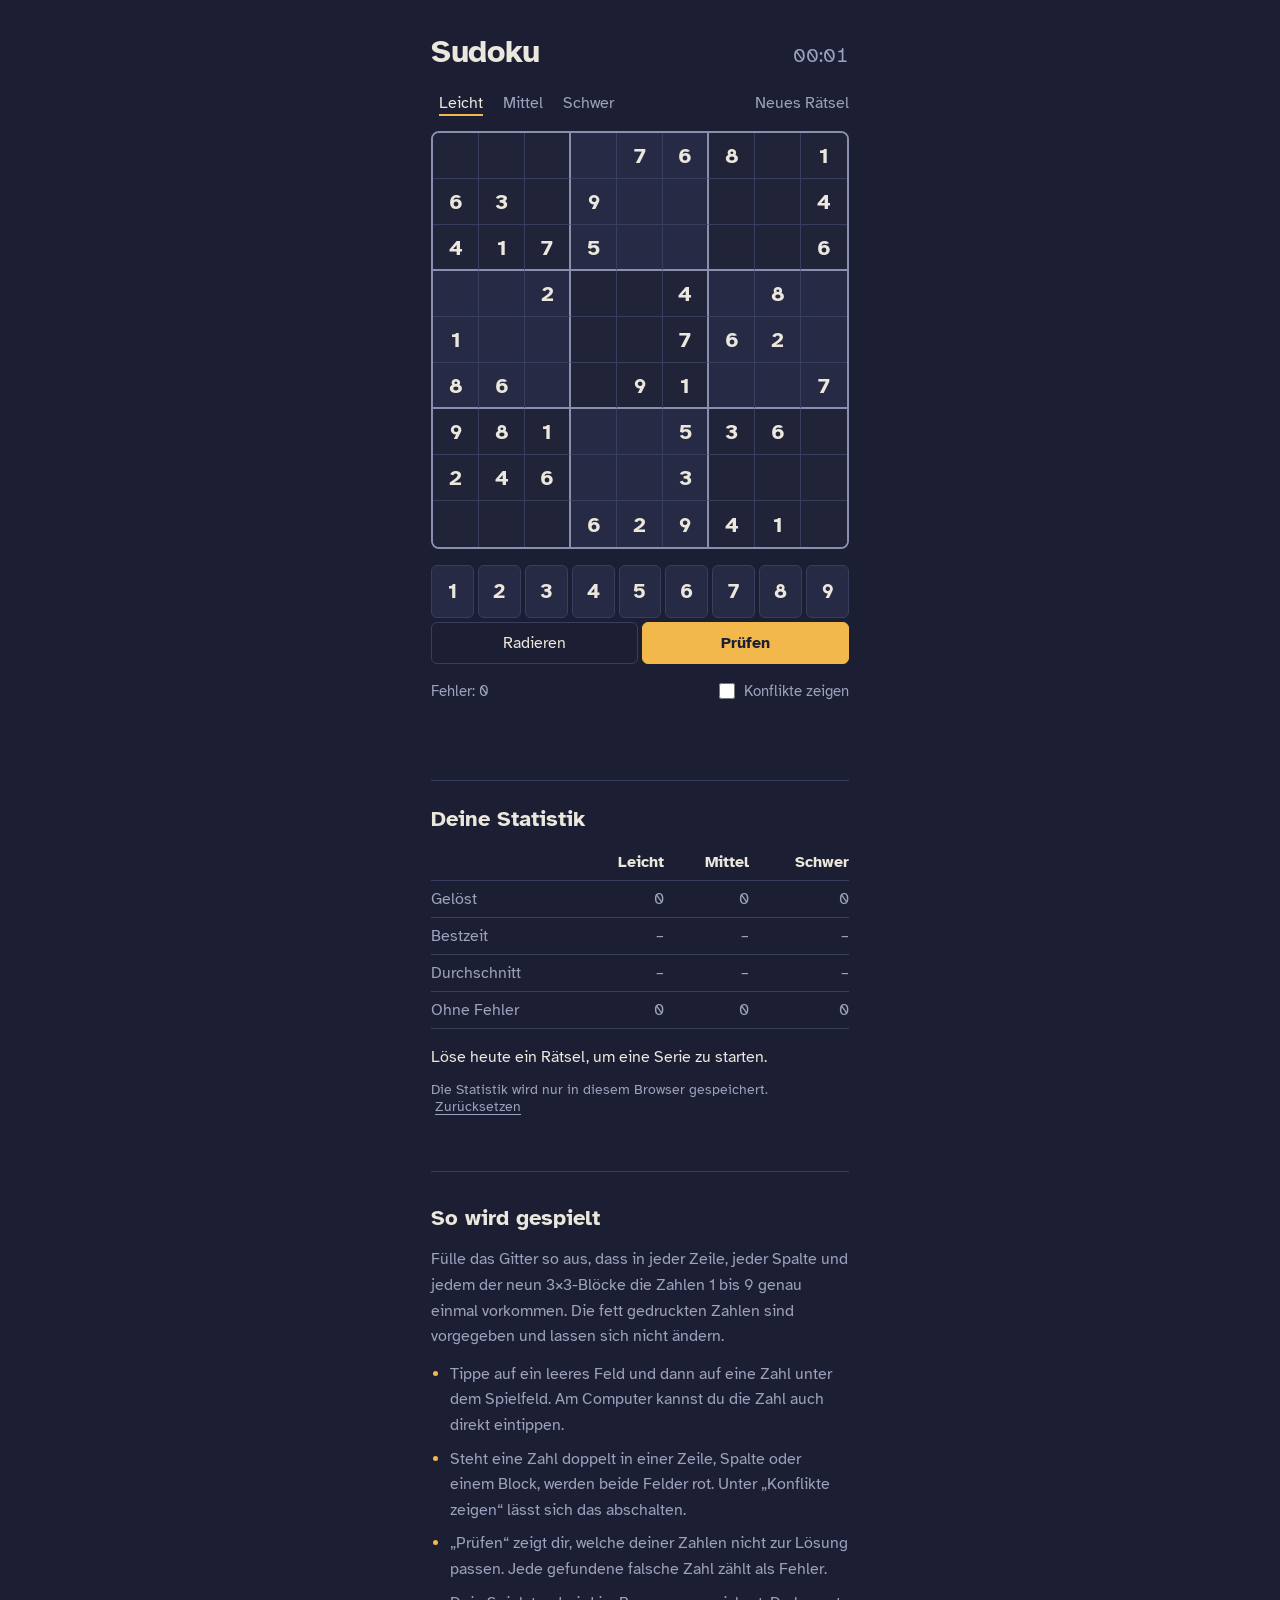
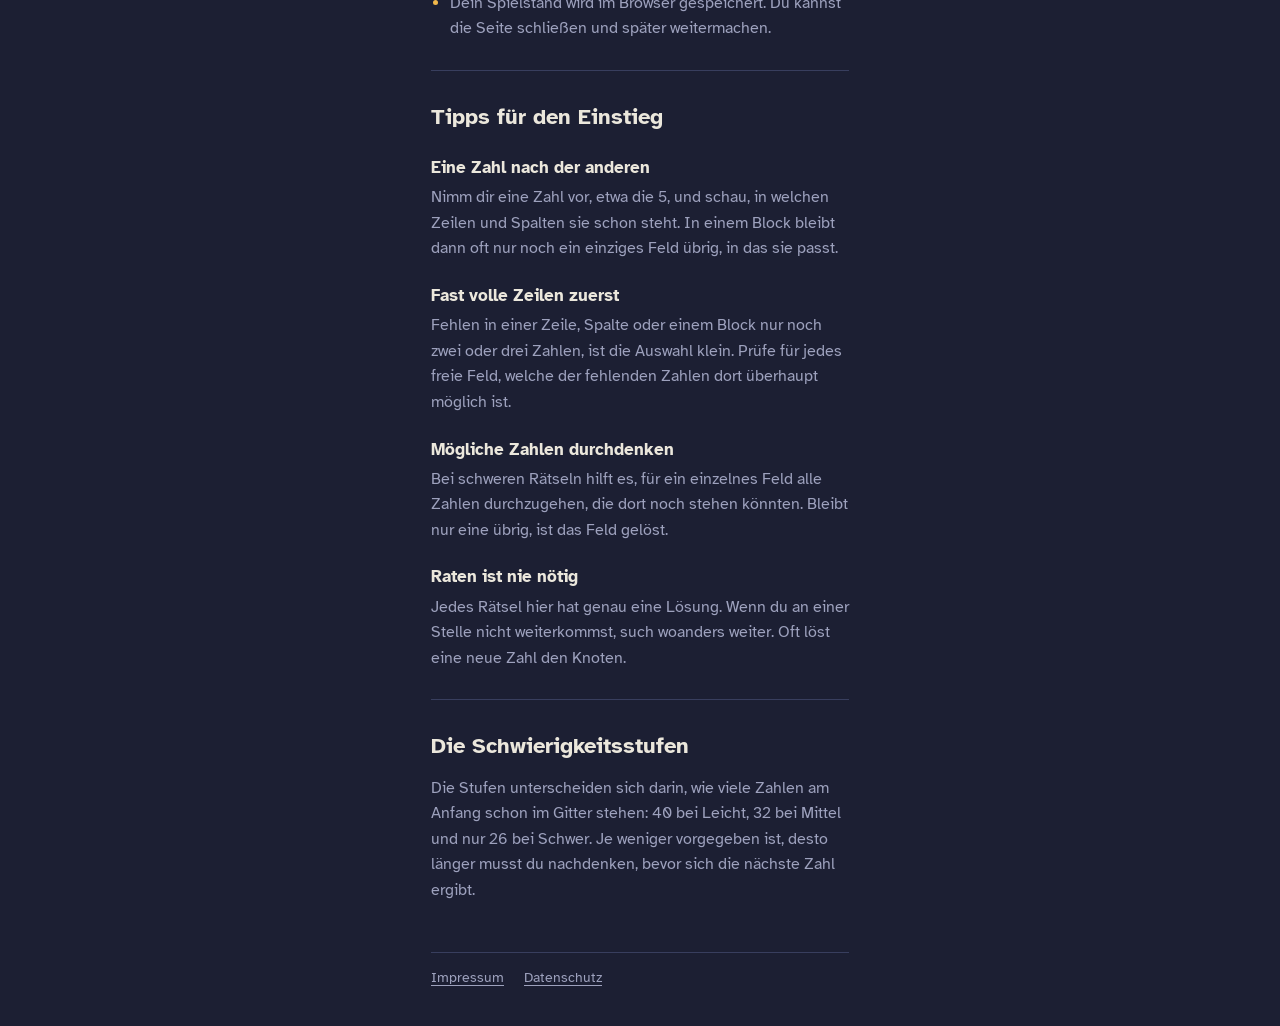
==== commit 077dd482: "Impressum und Datenschutzerklärung hinzugefügt - Neue Seiten impressum.html und datenschutz.html - F" ====
--- a/index.html
+++ b/index.html
@@ -148,6 +148,11 @@
 
     </article>
 
+    <footer id="seitenfuss">
+      <a href="impressum.html">Impressum</a>
+      <a href="datenschutz.html">Datenschutz</a>
+    </footer>
+
   </main>
 
   <!-- Reihenfolge ist wichtig: erst die Rätsel, dann das Spiel -->
--- a/style.css
+++ b/style.css
@@ -351,3 +351,45 @@
 @media (max-width: 400px) {
   #statistik-tabelle { font-size: 14px; }
 }
+
+/* ===== Fußzeile ===== */
+#seitenfuss {
+  display: flex;
+  gap: 20px;
+  margin-top: 48px;
+  padding: 16px 0 8px;
+  border-top: 1px solid var(--linie);
+  font-size: 14px;
+}
+#seitenfuss a,
+.rechtsseite a {
+  color: var(--text-leise);
+  text-underline-offset: 3px;
+}
+#seitenfuss a:hover,
+.rechtsseite a:hover { color: var(--papier); }
+
+/* ===== Impressum und Datenschutz ===== */
+.rechtsseite {
+  width: 100%;
+  max-width: 640px;
+  line-height: 1.6;
+}
+.rechtsseite h1 {
+  margin: 8px 0 4px;
+}
+.rechtsseite h2 {
+  margin: 32px 0 8px;
+  font-size: 19px;
+  font-weight: 700;
+}
+.rechtsseite p,
+.rechtsseite ul {
+  margin: 0 0 12px;
+  color: var(--text-leise);
+}
+.rechtsseite ul { padding-left: 1.2em; }
+.rechtsseite li { margin-bottom: 6px; }
+.rechtsseite li::marker { color: var(--bleistift); }
+.rechtsseite .stand { font-size: 14px; }
+.rechtsseite .zurueck { font-size: 15px; }
